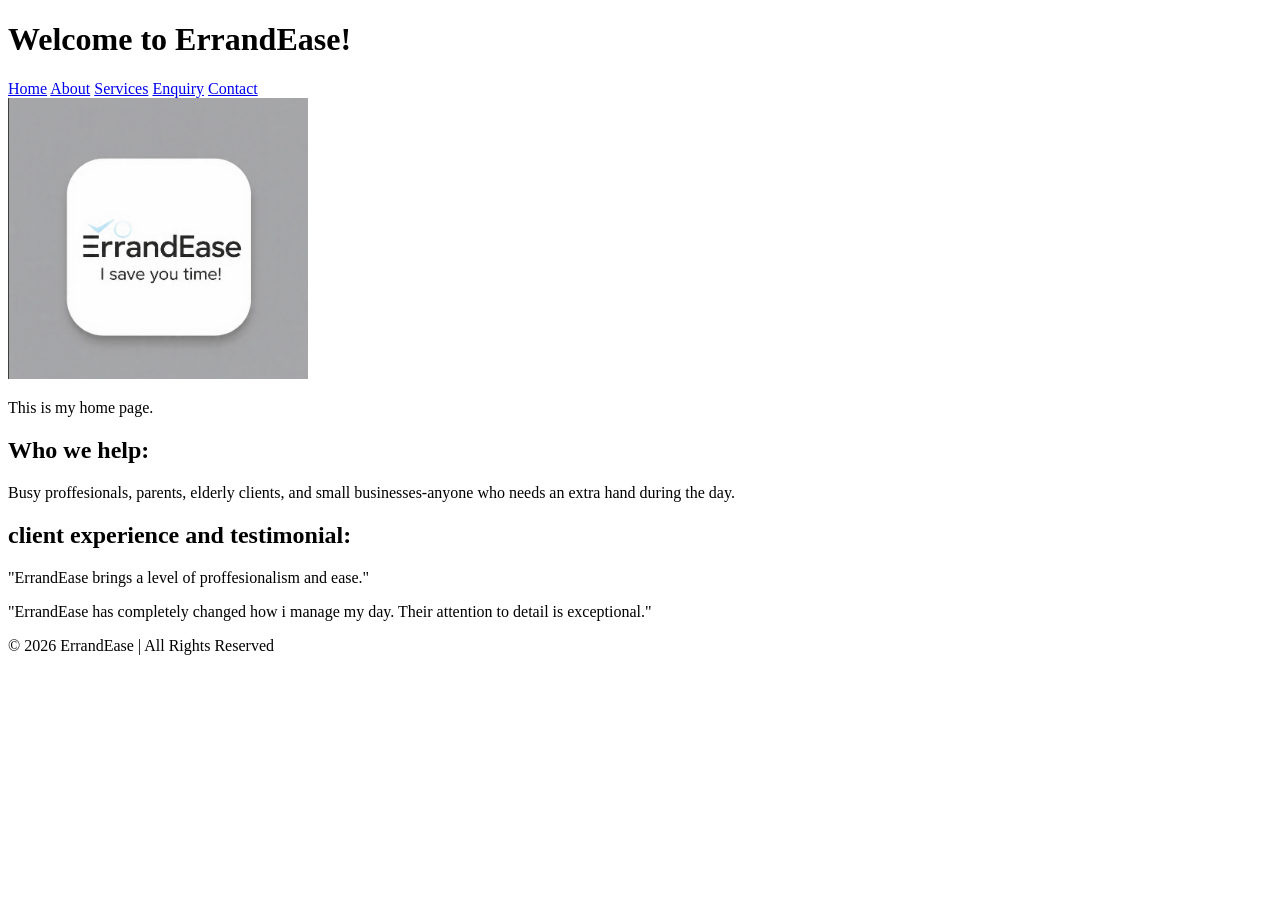
==== index.html @ 6e63abb4 "first commit" ====
<!DOCTYPE html>
<html lang="en">
<head>
    <meta charset="UTF-8">
    <meta name="viewport" content="width=device-width, initial-scale=1.0">
    <title>Home</title>
</head>
<body>
    <h1>Welcome to ErrandEase!</h1>
    <nav>
        <a href="index.html">Home</a>
        <a href="about.html">About</a>
        <a href="services.html">Services</a>
        <a href="enquiry.html">Enquiry</a>
        <a href="contact.html">Contact</a>
    </nav>
    <img src="images/ErrandEase.png" width="300">
    <p>This is my home page.</p>
    <h2>Who we help:</h2>
    <p>Busy proffesionals, parents, elderly clients, and small businesses-anyone who needs an extra hand during the day. </p>
    <h2>client experience and testimonial:</h2>
    <p>"ErrandEase brings a level of proffesionalism and ease."</p>
    <p> "ErrandEase has completely changed how i manage my day. Their attention to detail is exceptional."</p>
<footer>
    <p>&copy; 2026 ErrandEase | All Rights Reserved</p>
</footer>
    
</body>
</html>
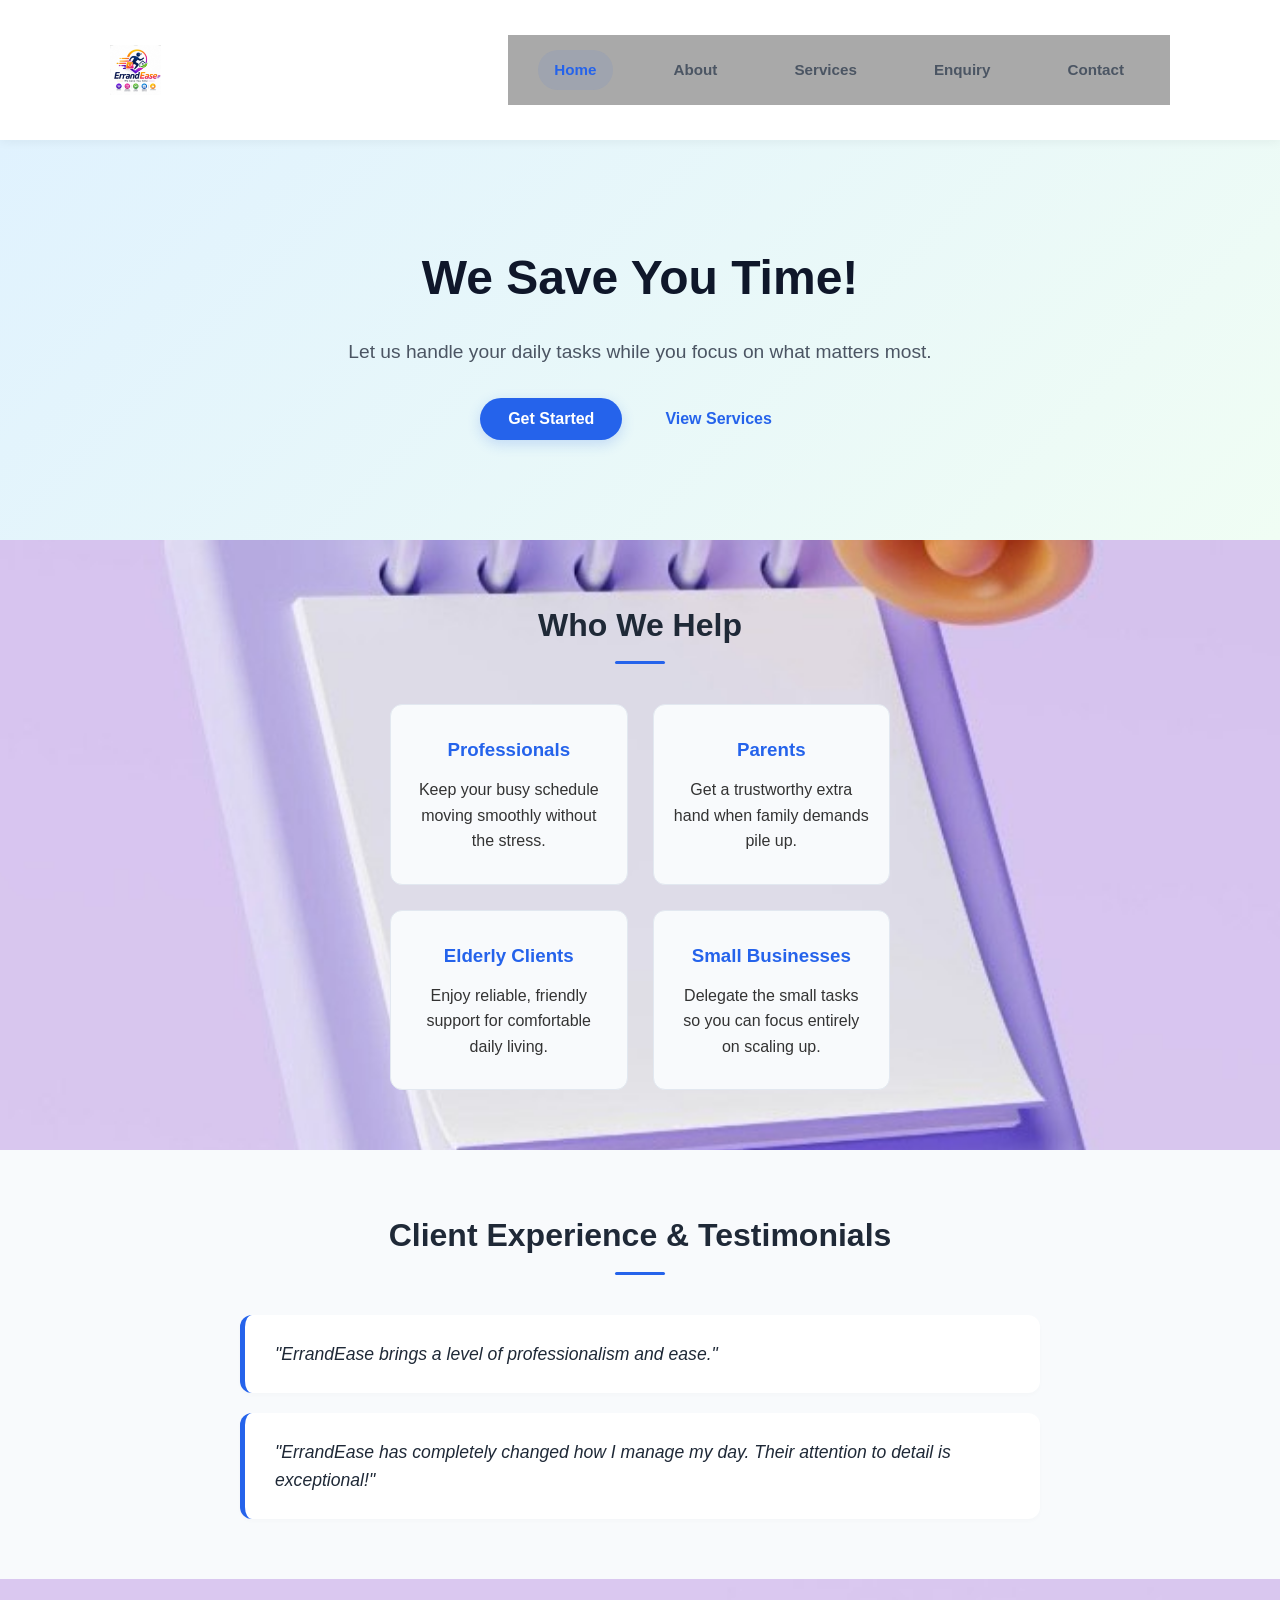
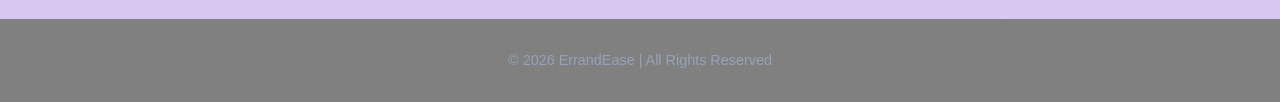
==== commit 464c1201: "updated website" ====
--- a/index.html
+++ b/index.html
@@ -3,27 +3,76 @@
 <head>
     <meta charset="UTF-8">
     <meta name="viewport" content="width=device-width, initial-scale=1.0">
-    <title>Home</title>
+    <link rel="stylesheet" href="./CSS/style.css">
+    <title>ErrandEase | Home</title>
 </head>
 <body>
-    <h1>Welcome to ErrandEase!</h1>
-    <nav>
-        <a href="index.html">Home</a>
-        <a href="about.html">About</a>
-        <a href="services.html">Services</a>
-        <a href="enquiry.html">Enquiry</a>
-        <a href="contact.html">Contact</a>
-    </nav>
-    <img src="images/ErrandEase.png" width="300">
-    <p>This is my home page.</p>
-    <h2>Who we help:</h2>
-    <p>Busy proffesionals, parents, elderly clients, and small businesses-anyone who needs an extra hand during the day. </p>
-    <h2>client experience and testimonial:</h2>
-    <p>"ErrandEase brings a level of proffesionalism and ease."</p>
-    <p> "ErrandEase has completely changed how i manage my day. Their attention to detail is exceptional."</p>
-<footer>
-    <p>&copy; 2026 ErrandEase | All Rights Reserved</p>
-</footer>
+
+    <header class="main-header">
+        <div class="header-container">
+            <div class="logo">
+                <img src="images/my logo.png" alt="ErrandEase Logo">
+            </div>
+            <nav class="navbar">
+                <a href="index.html" class="active">Home</a>
+                <a href="about.html">About</a>
+                <a href="services.html">Services</a>
+                <a href="enquiry.html">Enquiry</a>
+                <a href="contact.html">Contact</a>
+            </nav>
+        </div>
+    </header>
+
+    <section class="hero">
+        <div class="hero-content">
+            <h1>We Save You Time!</h1>
+            <p>Let us handle your daily tasks while you focus on what matters most.</p>
+            <div class="hero-buttons">
+                <button class="btn-primary">Get Started</button>
+                <button class="btn-secondary">View Services</button>
+            </div>
+        </div>
+    </section>
+
+    <section class="home-container">
+        <h2 class="section-title">Who We Help</h2>
+        <div class="audience-grid">
+            <div class="home-card">
+                <h3>Professionals</h3>
+                <p>Keep your busy schedule moving smoothly without the stress.</p>
+            </div>
+            <div class="home-card">
+                <h3>Parents</h3>
+                <p>Get a trustworthy extra hand when family demands pile up.</p>
+            </div>
+            <div class="home-card">
+                <h3>Elderly Clients</h3>
+                <p>Enjoy reliable, friendly support for comfortable daily living.</p>
+            </div>
+            <div class="home-card">
+                <h3>Small Businesses</h3>
+                <p>Delegate the small tasks so you can focus entirely on scaling up.</p>
+            </div>
+        </div>
+    </section>
+
+    <section class="testimonials-section">
+        <div class="home-container">
+            <h2 class="section-title">Client Experience & Testimonials</h2>
+            <div class="testimonials-container">
+                <div class="testimonial-card">
+                    <p>"ErrandEase brings a level of professionalism and ease."</p>
+                </div>
+                <div class="testimonial-card">
+                    <p>"ErrandEase has completely changed how I manage my day. Their attention to detail is exceptional!"</p>
+                </div>
+            </div>
+        </div>
+    </section>
+
+    <footer class="main-footer">
+        <p>&copy; 2026 ErrandEase | All Rights Reserved</p>
+    </footer>
     
 </body>
 </html>
--- a/CSS/style.css
+++ b/CSS/style.css
@@ -0,0 +1,751 @@
+/* ====================================
+   GLOBAL STYLES
+==================================== */
+
+body {
+    background-image: url('../images/BACK.jpeg');
+    background-size: cover;
+    background-position: center;
+    background-repeat: no-repeat;
+    margin: 0;
+    height: 180vh;
+    background-color:mintcream;
+    margin: 0;
+    font-family: Arial, sans-serif;
+
+    font-family: Arial, sans-serif;
+    background-color: white;
+
+    display: flex;
+    flex-direction: column;
+    min-height: 180vh;
+}
+
+nav {
+    background-color:darkgrey;
+    padding: 15px;
+    text-align: center;
+}
+
+nav a {
+    color: purple;
+    text-decoration: none;
+    margin-right: 20px;
+}
+/* Footer styling */
+footer {
+    background-color: darkgray;
+    color: purple;
+    padding: 30px;
+    text-align: center;
+}
+
+/* ====================================
+   HOME PAGE STYLES
+==================================== */
+
+/* Color Palette Variables for Home Page */
+:root {
+    --home-primary: #2563eb;       /* Sleek professional blue */
+    --home-primary-hover: #1d4ed8;
+    --home-text: #1f2937;          /* Charcoal */
+    --home-muted: #4b5563;         /* Slate Grey */
+    --home-bg-light: #f8fafc;      /* Soft background alternative */
+}
+
+/* Layout Container */
+.home-container {
+    max-width: 1100px;
+    margin: 0 auto;
+    padding: 60px 10px;
+}
+
+/* Section Headings */
+.section-title {
+    font-size: 2rem;
+    text-align: center;
+    margin-bottom: 40px;
+    color: var(--home-text);
+    text-transform: capitalize;
+}
+.section-title::after {
+    content: '';
+    display: block;
+    width: 50px;
+    height: 3px;
+    background-color: var(--home-primary);
+    margin: 10px auto 0;
+    border-radius: 2px;
+}
+
+/* Header & Navigation Layout */
+.main-header {
+    background-color: #ffffff;
+    box-shadow: 0 2px 10px rgba(0, 0, 0, 0.05);
+    position: sticky;
+    top: 0;
+    z-index: 1000;
+}
+
+.header-container {
+    max-width: 1100px;
+    margin: 0 auto;
+    padding: 15px 20px;
+    display: flex;
+    align-items: center;
+    justify-content: space-between;
+    flex-wrap: wrap;
+}
+
+.logo img {
+    max-height: 50px; /* Keeps your logo perfectly proportioned in the bar */
+    width: auto;
+    display: block;
+}
+
+.navbar {
+    display: flex;
+    gap: 15px;
+}
+
+.navbar a {
+    text-decoration: none;
+    color: var(--home-muted);
+    font-weight: 600;
+    font-size: 0.95rem;
+    padding: 8px 16px;
+    border-radius: 20px;
+    transition: all 0.3s ease;
+}
+
+.navbar a:hover, .navbar a.active {
+    color: var(--home-primary);
+    background-color: rgba(37, 99, 235, 0.08);
+}
+
+/* Hero Section Upgrade */
+.hero {
+    background: linear-gradient(135deg, #e0f2fe 0%, #f0fdf4 100%); /* Clean modern gradient */
+    padding: 100px 20px;
+    text-align: center;
+}
+
+.hero-content {
+    max-width: 700px;
+    margin: 0 auto;
+}
+
+.hero h1 {
+    font-size: 3rem;
+    color: #0f172a;
+    margin-bottom: 20px;
+    font-weight: 800;
+}
+
+.hero p {
+    font-size: 1.2rem;
+    color: var(--home-muted);
+    margin-bottom: 30px;
+}
+
+.hero-buttons {
+    display: flex;
+    gap: 15px;
+    justify-content: center;
+}
+
+/* Buttons */
+.hero button {
+    font-size: 1rem;
+    font-weight: 600;
+    padding: 12px 28px;
+    border-radius: 30px;
+    cursor: pointer;
+    transition: all 0.3s ease;
+    border: none;
+}
+
+.btn-primary {
+    background-color: var(--home-primary);
+    color: #ffffff;
+    box-shadow: 0 4px 14px rgba(37, 99, 235, 0.2);
+}
+
+.btn-primary:hover {
+    background-color: var(--home-primary-hover);
+    transform: translateY(-2px);
+}
+
+.btn-secondary {
+    background-color: transparent;
+    color: var(--home-primary);
+    border: 2px solid var(--home-primary);
+}
+
+.btn-secondary:hover {
+    background-color: rgba(37, 99, 235, 0.05);
+    transform: translateY(-2px);
+}
+
+/* Who We Help Cards Grid */
+.audience-grid {
+    display: grid;
+    grid-template-columns: repeat(auto-fit, minmax(220px, 1fr));
+    gap: 25px;
+}
+
+.home-card {
+    background-color: var(--home-bg-light);
+    border: 1px solid #e2e8f0;
+    padding: 30px 20px;
+    border-radius: 12px;
+    text-align: center;
+    transition: transform 0.3s ease, box-shadow 0.3s ease;
+}
+
+.home-card:hover {
+    transform: translateY(-5px);
+    box-shadow: 0 10px 20px rgba(0, 0, 0, 0.05);
+}
+
+.home-card h3 {
+    color: var(--home-primary);
+    margin-bottom: 12px;
+}
+
+/* Testimonials Layout */
+.testimonials-section {
+    background-color: var(--home-bg-light);
+}
+
+.testimonials-container {
+    display: flex;
+    flex-direction: column;
+    gap: 20px;
+    max-width: 800px;
+    margin: 0 auto;
+}
+
+.testimonial-card {
+    background: #ffffff;
+    padding: 25px 30px;
+    border-radius: 12px;
+    border-left: 5px solid var(--home-primary);
+    box-shadow: 0 2px 5px rgba(0,0,0,0.02);
+}
+
+.testimonial-card p {
+    font-style: italic;
+    font-size: 1.1rem;
+    color: var(--home-text);
+}
+
+/* Footer Layout */
+.main-footer {
+    background-color: gray;
+    color: #94a3b8;
+    text-align: center;
+    padding: 30px 20px;
+}
+
+/* Mobile Responsive Optimization */
+@media (max-width: 650px) {
+    .header-container {
+        flex-direction: column;
+        gap: 15px;
+    }
+    .hero h1 {
+        font-size: 2.2rem;
+    }
+    .hero-buttons {
+        flex-direction: column;
+    }
+    .hero button {
+        width: 100%;
+    }
+}
+
+/* ====================================
+   ABOUT PAGE STYLES
+==================================== */
+
+/* Main Layout Wrapper */
+.about-container {
+    max-width: 1100px;
+    margin: 0 auto;
+    padding: 60px 20px 100px 20px; /* Generous bottom padding replaces <br> tags */
+}
+
+/* About Intro Text Style */
+.about-story {
+    max-width: 800px;
+    margin: 0 auto 50px auto;
+    text-align: center;
+}
+
+.about-story p {
+    font-size: 1.2rem;
+    color: var(--home-text);
+    margin-bottom: 20px;
+    line-height: 1.8;
+}
+
+/* About Page Banner Upgraded */
+.about-banner {
+    background: linear-gradient(135deg, #0f172a 0%, #1e293b 100%); /* Deep sleek charcoal gradient */
+    padding: 90px 20px;
+    text-align: center;
+    color: #ffffff;
+}
+
+.banner-content max-width {
+    max-width: 700px;
+    margin: 0 auto;
+}
+
+.about-banner h1 {
+    font-size: 3rem;
+    font-weight: 800;
+    margin-bottom: 10px;
+    letter-spacing: -0.5px;
+}
+
+.about-banner p {
+    font-size: 1.25rem;
+    color: #94a3b8; /* Soft blue-grey text */
+    font-weight: 500;
+}
+
+/* Mission & Vision Columns */
+.values-grid {
+    display: grid;
+    grid-template-columns: repeat(auto-fit, minmax(450px, 1fr));
+    gap: 40px;
+    margin-top: 20px;
+}
+
+.value-card {
+    background-color: var(--home-bg-light);
+    border: 1px solid #e2e8f0;
+    padding: 40px;
+    border-radius: 16px;
+    box-shadow: 0 4px 6px -1px rgba(0, 0, 0, 0.02);
+}
+
+.value-card h2 {
+    font-size: 1.75rem;
+    color: var(--home-primary);
+    margin-bottom: 25px;
+    position: relative;
+}
+
+/* Left-aligned accent line under column titles */
+.value-card h2::after {
+    content: '';
+    display: block;
+    width: 40px;
+    height: 3px;
+    background-color: var(--home-primary);
+    margin-top: 8px;
+    border-radius: 2px;
+}
+
+.value-card p {
+    font-size: 1rem;
+    color: var(--home-muted);
+    margin-bottom: 18px;
+    line-height: 1.7;
+}
+
+.value-card p:last-child {
+    margin-bottom: 0;
+}
+
+/* Responsive adjust for smaller tablets / mobile viewports */
+@media (max-width: 768px) {
+    .values-grid {
+        grid-template-columns: 1fr; /* Stacks column cards comfortably on mobile */
+        gap: 30px;
+    }
+    
+    .value-card {
+        padding: 25px;
+    }
+
+    .about-banner h1 {
+        font-size: 2.4rem;
+    }
+}
+ /*====================================
+   SERVICES PAGE STYLE
+===================================*/
+
+/* Reset and Base Styles */
+* {
+    margin: 0;
+    padding: 0;
+    box-sizing: border-box;
+    font-family: 'Segoe UI', Tahoma, Geneva, Verdana, sans-serif;
+}
+
+body {
+    background-color: #f8f9fa;
+    color: #333;
+    line-height: 1.6;
+}
+
+/* Header & Navigation Layout */
+.main-header {
+    background-color: #ffffff;
+    box-shadow: 0 2px 10px rgba(0, 0, 0, 0.05);
+    position: sticky;
+    top: 0;
+    z-index: 1000;
+}
+
+.header-container {
+    max-width: 1100px;
+    margin: 0 auto;
+    padding: 15px 20px;
+    display: flex;
+    align-items: center;
+    justify-content: space-between;
+    flex-wrap: wrap;
+}
+/* Header & Navigation Styling */
+header {
+    background-color: #ffffff;
+    padding: 20px;
+    text-align: center;
+    box-shadow: 0 2px 5px rgba(0,0,0,0.05);
+}
+
+header h2 {
+    color: #2c3e50;
+    margin-bottom: 15px;
+    font-size: 2rem;
+}
+
+.logo img {
+    max-height: 50px;
+    width: auto;
+    display: block;
+}
+
+.navbar {
+    display: flex;
+    gap: 15px;
+}
+
+.navbar a {
+    text-decoration: none;
+    color:var(--home-muted) ;
+    font-weight: 600;
+    font-size: 0.95rem;
+    padding: 8px 16px;
+    border-radius: 20px;
+    transition: all 0.3s ease;
+}
+
+nav a {
+    text-decoration: none;
+    color: #555;
+    margin: 0 15px;
+    font-weight: 600;
+    transition: color 0.3s ease;
+}
+
+nav a:hover, nav a.active {
+    color: #3498db; /* Professional blue tint */
+}
+
+/* Services Layout */
+.services-container {
+    max-width: 1200px;
+    margin: 40px auto;
+    padding: 0 20px;
+    display: grid;
+    grid-template-columns: repeat(auto-fit, minmax(280px, 1fr));
+    gap: 30px;
+}
+
+/* Card Styling */
+.card {
+    background: #ffffff;
+    border-radius: 12px;
+    padding: 30px 20px;
+    text-align: center;
+    box-shadow: 0 4px 15px rgba(0, 0, 0, 0.05);
+    transition: transform 0.3s ease, box-shadow 0.3s ease;
+    display: flex;
+    flex-direction: column;
+    justify-content: space-between;
+}
+
+.card:hover {
+    transform: translateY(-5px);
+    box-shadow: 0 8px 25px rgba(0, 0, 0, 0.1);
+}
+
+/* Icon Styles */
+.card .icon {
+    font-size: 2.5rem;
+    color: #3498db;
+    margin-bottom: 15px;
+}
+
+.card h3 {
+    color: #2c3e50;
+    margin-bottom: 10px;
+    font-size: 1.4rem;
+}
+
+.card p {
+    color: #7f8c8d;
+    font-size: 0.95rem;
+    margin-bottom: 20px;
+}
+
+.calender-icon {
+    font-size: 26px;
+    color: #6b7280;
+    background: #f3f4f6;
+    padding: 10px;
+    border-radius: 10px;
+}
+
+/* Mini Image Gallery Inside Cards */
+.card-gallery {
+    display: flex;
+    gap: 8px;
+    justify-content: center;
+    margin-top: auto; /* Pushes gallery to the bottom of the card */
+}
+
+.card-gallery img {
+    width: 60px;
+    height: 60px;
+    object-fit: cover; /* Prevents stretching */
+    border-radius: 6px;
+    border: 1px solid #e0e0e0;
+}
+
+/* Booking Button Container */
+.cta-section {
+    text-align: center;
+    margin: 40px 0;
+}
+
+.btn-book {
+    background-color: #3498db;
+    color: white;
+    border: none;
+    padding: 12px 35px;
+    font-size: 1.1rem;
+    font-weight: bold;
+    border-radius: 25px;
+    cursor: pointer;
+    transition: background-color 0.3s ease, transform 0.2s ease;
+    box-shadow: 0 4px 10px rgba(52, 152, 219, 0.3);
+}
+
+.btn-book:hover {
+    background-color: #2980b9;
+    transform: scale(1.05);
+}
+
+/* Footer styling */
+footer {
+    text-align: center;
+    padding: 20px;
+    background-color: #2c3e50;
+    color: #ecf0f1;
+    font-size: 0.9rem;
+    margin-top: 40px;
+}
+
+ /*====================================
+   CONTACT PAGE STYLE
+==================================== */
+
+.contact-form {
+    width: 50%;
+    margin: auto;
+}
+
+.contact-form input,
+.contact-form textarea {
+    width: 100%;
+    padding: 10px;
+    margin-bottom: 15px;
+}
+.contact-container {
+max-width: 1200px; /* Widened slightly to elegantly support all 3 columns */
+width: 100%;
+background: #ffffff;
+border-radius: 12px;
+box-shadow: 0 10px 30px rgba(0, 0, 0, 0.08);
+overflow: hidden;
+margin: 40px auto;
+}
+
+.contact-wrapper {
+display: flex;
+width: 100%;
+align-items: stretch; /* Forces columns to be exactly equal heights */
+}
+
+/* COLUMN 1: SIDE DETAILS PANEL */
+.side-details {
+flex: 0.9; /* Slightly tighter proportional scale */
+background: grey;
+color: #ffffff;
+padding: 35px;
+display: flex;
+flex-direction: column;
+}
+
+.side-details h2 {
+font-size: 1.8rem;
+font-weight: 700;
+margin-bottom: 12px;
+color: #ffffff;
+}
+
+.side-desc {
+font-size: 0.85rem;
+line-height: 1.5;
+opacity: 0.9;
+margin-bottom: 30px;
+}
+
+.info-links {
+display: flex;
+flex-direction: column;
+gap: 25px;
+}
+
+.info-item {
+display: flex;
+align-items: flex-start;
+gap: 15px;
+}
+
+.info-icon {
+background: rgba(255, 255, 255, 0.2);
+width: 44px;
+height: 44px;
+border-radius: 50%;
+display: flex;
+align-items: center;
+justify-content: center;
+font-size: 1.1rem;
+flex-shrink: 0;
+}
+
+.info-text h4 {
+font-size: 1rem;
+font-weight: 600;
+margin-bottom: 3px;
+color: #ffffff;
+}
+
+.info-text p {
+font-size: 0.85rem;
+opacity: 0.85;
+line-height: 1.4;
+}
+
+/* COLUMN 2: FORM BOX CONTAINER */
+.form-container {
+flex: 1.2;
+padding: 35px;
+background: #ffffff;
+position: relative;
+}
+
+.form-container h2 {
+font-size: 1.8rem;
+color: #333333;
+margin-bottom: 25px;
+font-weight: 600;
+}
+
+.input-group {
+margin-bottom: 15px;
+}
+
+.input-group label {
+display: block;
+font-size: 0.85rem;
+font-weight: 500;
+color: #666666;
+margin-bottom: 6px;
+text-align: left;
+}
+
+.input-group input,
+.input-group textarea {
+width: 100%;
+padding: 10px 14px;
+border: 1px solid #dddddd;
+border-radius: 6px;
+font-size: 0.9rem;
+outline: none;
+transition: border-color 0.3s ease;
+background: #fafafa;
+color: #333333;
+}
+
+.input-group input:focus,
+.input-group textarea:focus {
+border-color: #00bcd4;
+background: #ffffff;
+}
+
+.input-group textarea {
+resize: none;
+}
+
+.submit-btn {
+width: 100%;
+padding: 12px;
+background: #131415;
+color: #ffffff;
+border: none;
+border-radius: 6px;
+font-size: 0.95rem;
+font-weight: 600;
+cursor: pointer;
+transition: background 0.3s ease, transform 0.1s ease;
+margin-top: 5px;
+}
+
+.submit-btn:hover {
+background: #0097a7;
+}
+
+/* RESPONSIVE MEDIA BREAKPOINTS */
+@media (max-width: 991px) {
+.contact-wrapper {
+flex-direction: column;
+}
+
+.side-details, .form-container, .map-container-panel {
+width: 100%;
+flex: none;
+}
+
+.side-details, .form-container {
+padding: 30px 20px;
+}
+
+.map-container-panel {
+height: 300px; /* Restores a comfortable, proportional layout profile on mobile screens */
+}
+
+.map-container-panel iframe {
+position: relative;
+height: 300px;
+}
+}
